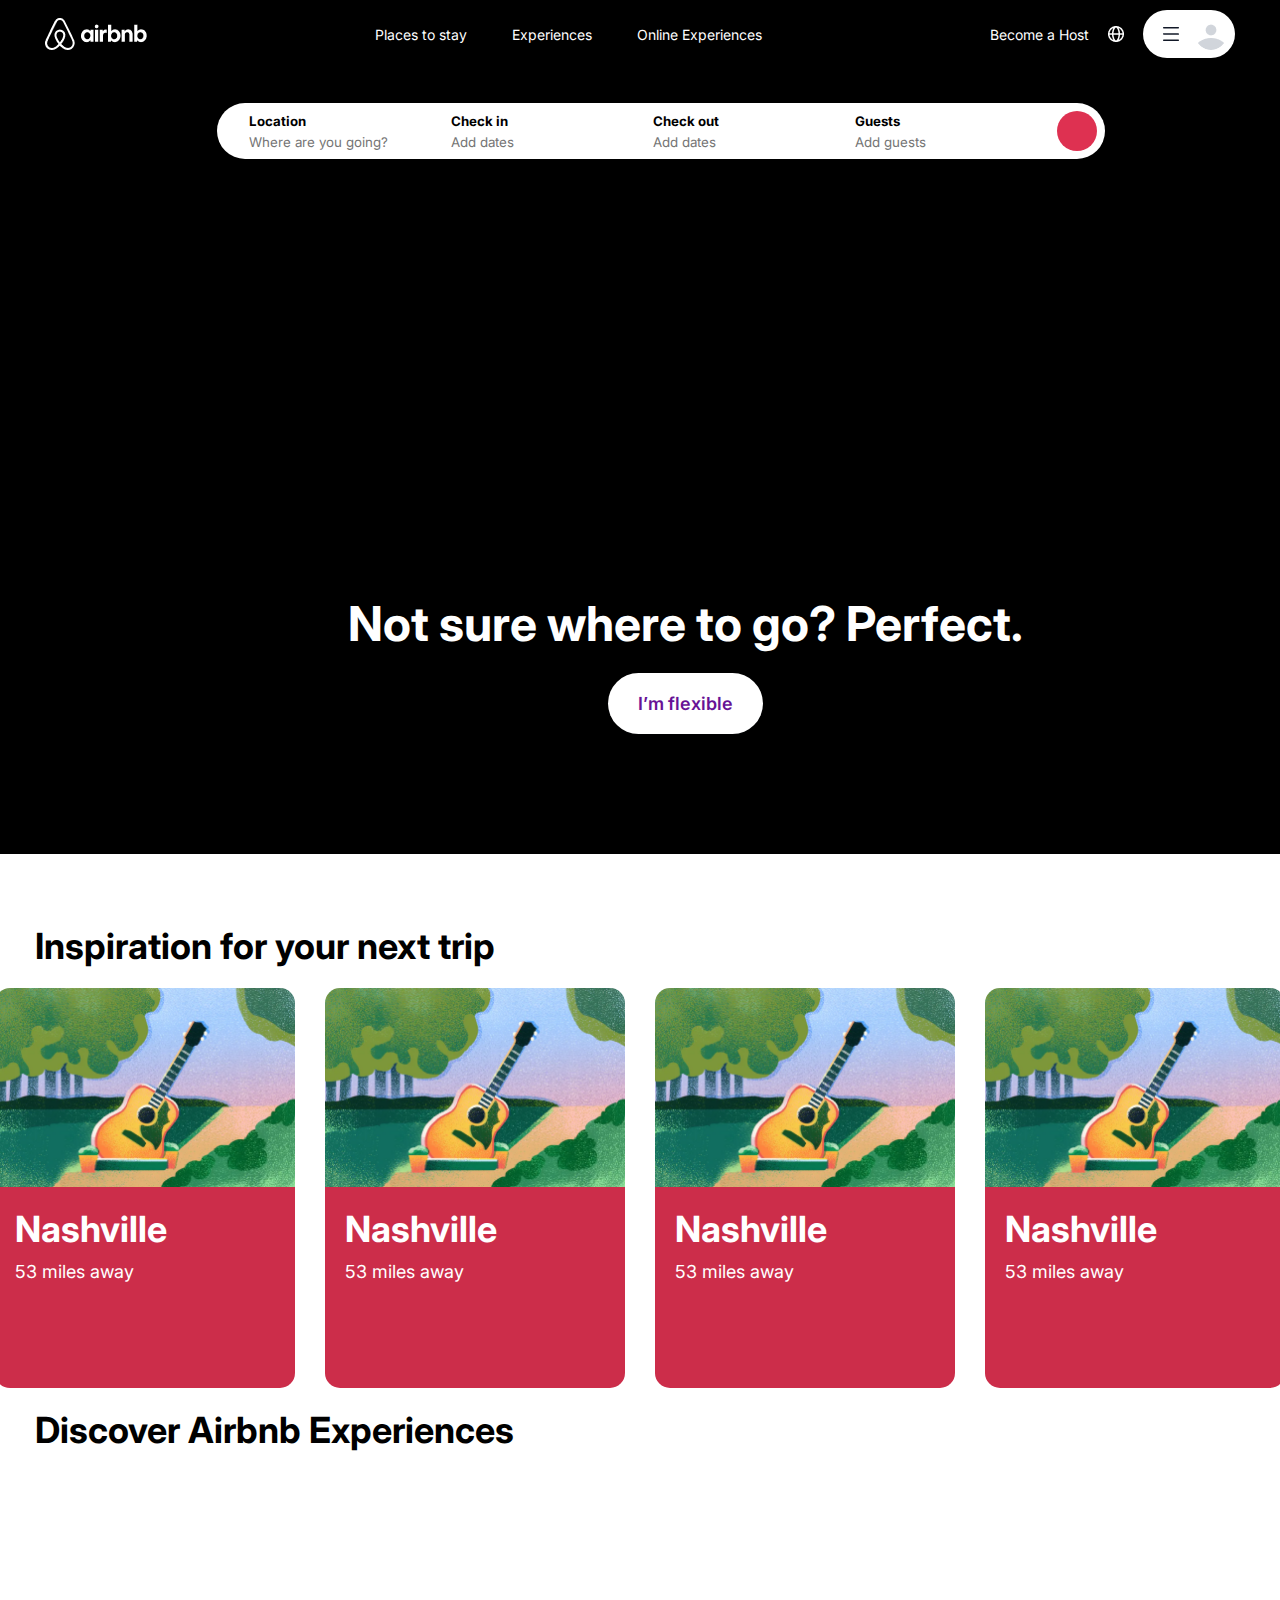
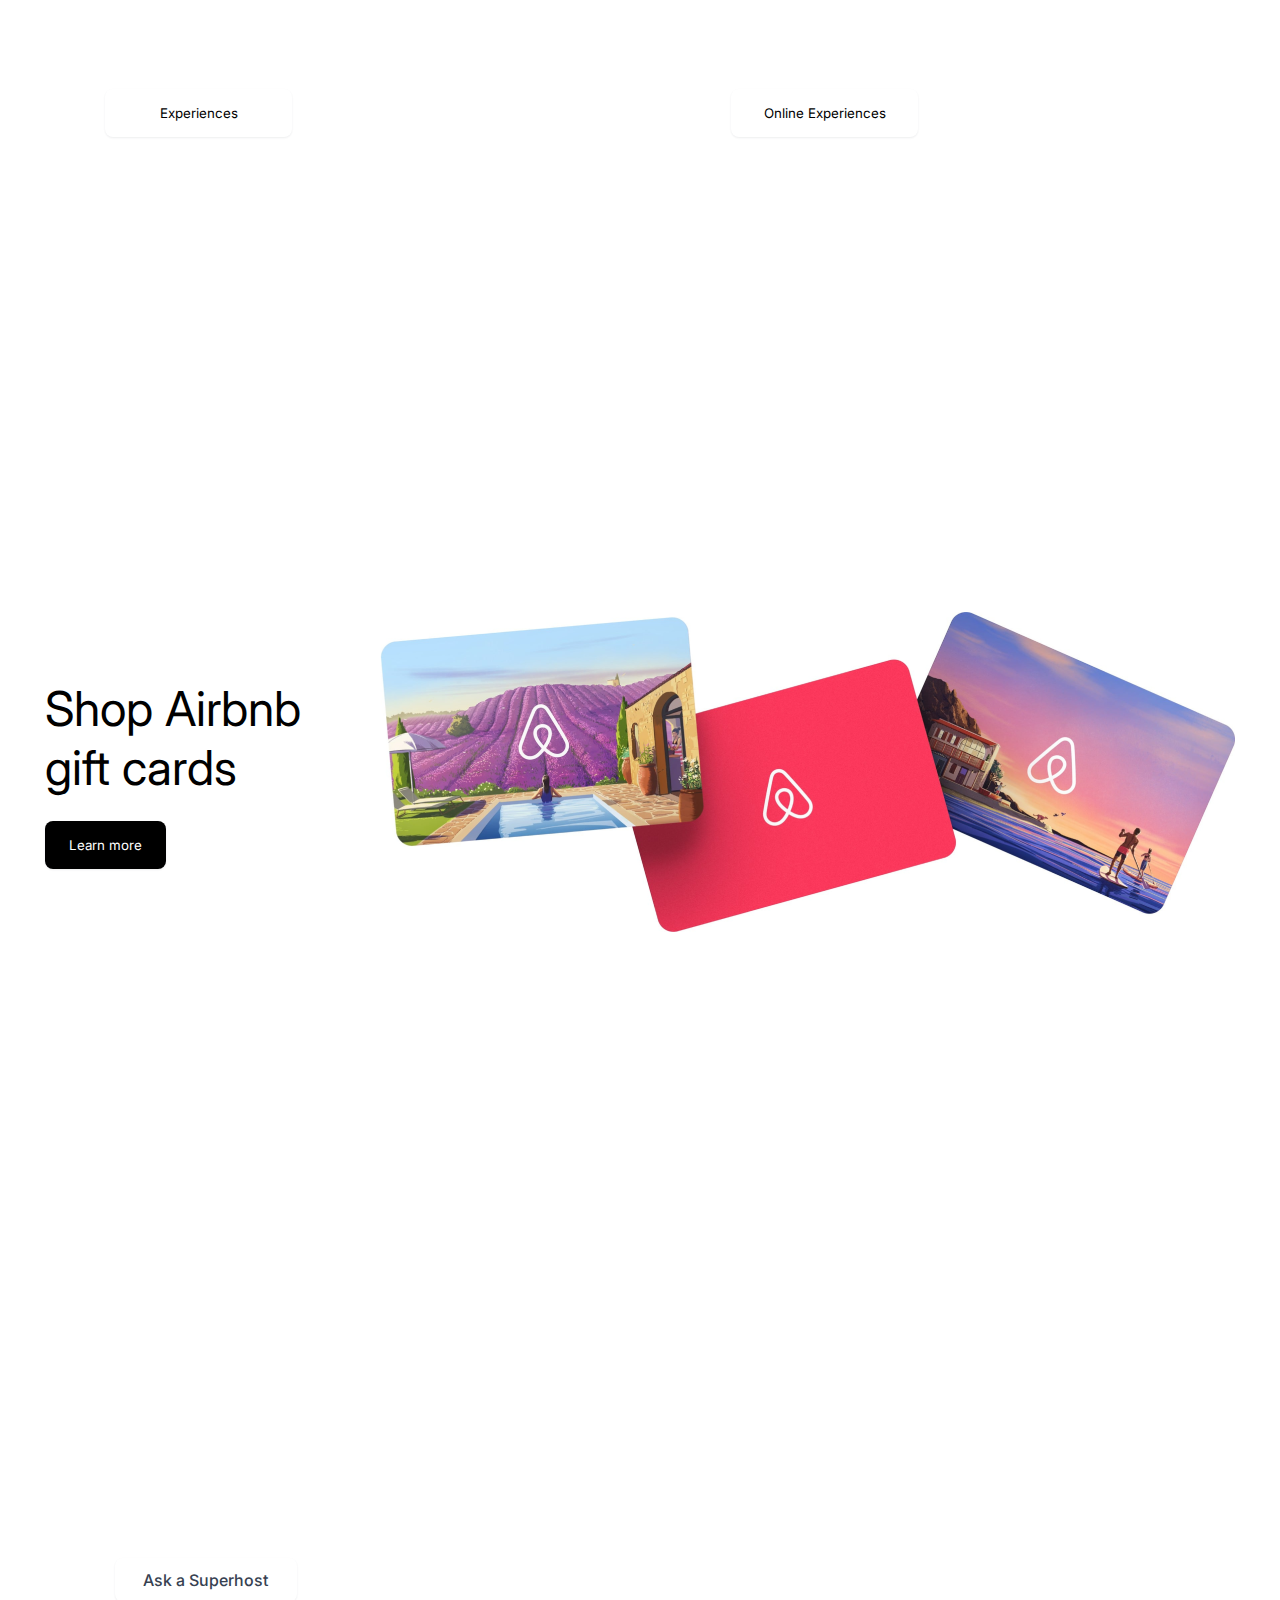
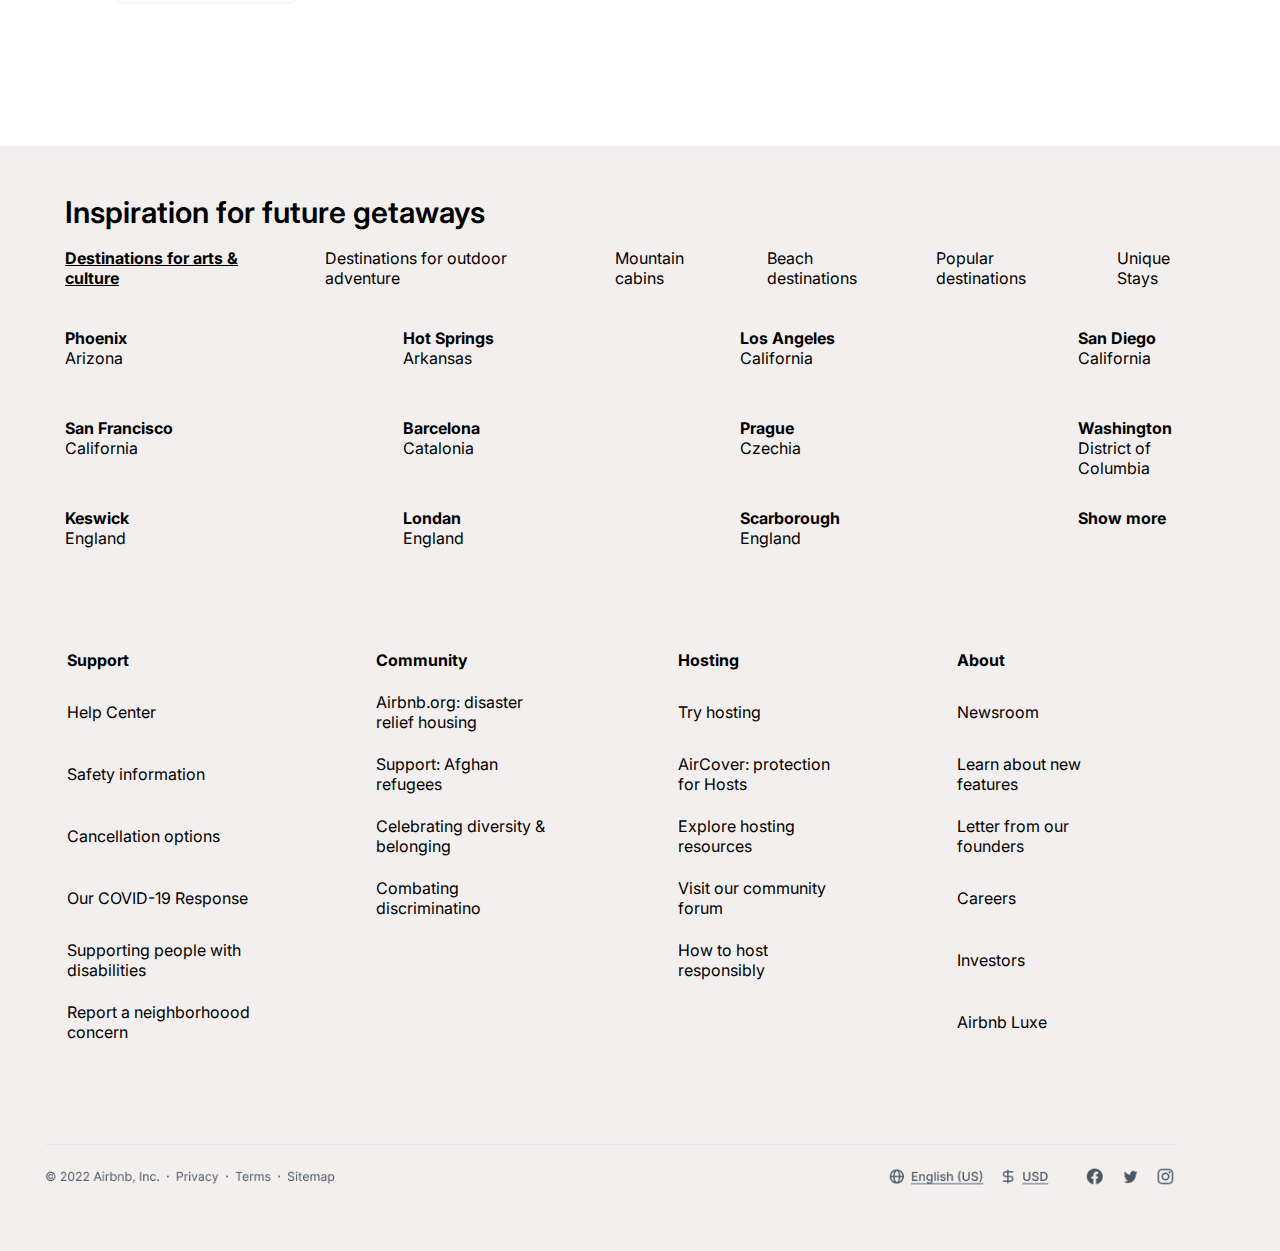
==== index.html @ 1784ed12 "contest1" ====
<!DOCTYPE html>
<html lang="en">
<head>
    <meta charset="UTF-8">
    <meta name="viewport" content="width=device-width, initial-scale=1.0">
    <title>AirBnB</title>
    <link rel="stylesheet" href="./style.css">
    <!-- fontawsm -->
    <link rel="stylesheet" href="https://cdnjs.cloudflare.com/ajax/libs/font-awesome/6.4.2/css/all.min.css" integrity="sha512-z3gLpd7yknf1YoNbCzqRKc4qyor8gaKU1qmn+CShxbuBusANI9QpRohGBreCFkKxLhei6S9CQXFEbbKuqLg0DA==" crossorigin="anonymous" referrerpolicy="no-referrer" />
</head>
<body>

    <div class="black">
        <nav>
            <img src="./Assests/Logo.png" alt="logo" class="logo">
    
            <div class="genralTags">
                <a href="#">Places to stay</a>
                <a href="#">Experiences</a>
                <a href="#">Online Experiences</a>
            </div>
    
            <div class="user">
                <p><a href="#">Become a Host</a></p>
                <img src="./Assests/globe.png" alt="globe" class="globe">
                <div class="userInfo">
                    <img src="./Assests/UserBurger.png" alt="bm" class="bugerMenu">
                    <img src="./Assests/User.png" alt="user" class="userFace">
                </div>
            </div>
        </nav>
    
        <section class="searchBar">
            <div class="loca">
                <h5>Location</h5>
                <input type="text" id="locationSearch" placeholder="Where are you going?">
            </div>
    
            <div class="CheckIn">
                <h5>Check in</h5>
                <input type="text" id="CheckInSearch" placeholder="Add dates">
            </div>
    
            <div class="CheckOut">
                <h5>Check out</h5>
                <input type="text" id="CheckOutSearch" placeholder="Add dates">
            </div>
    
            <div class="Guests">
                <h5>Guests</h5>
                <input type="text" id="GuestsSearch" placeholder="Add guests">
            </div>
    
            <button id="searchBtn"><i class="fa-solid fa-magnifying-glass fa-lg" style="color: #ebebeb;"></i></button>
        </section>
    
        <section class="heroPage">
            <h1>Not sure where to go? Perfect.</h1>
            <button id="heroPageBtn">I’m flexible</button>
        </section>
    </div>

    <div class="white">
        <h2>Inspiration for your next trip</h2>
        <section class="cards">
            <div id="card">
                <img src="./Assests/card1.png" alt="">
                <div id="bg">
                    <h5>Nashville</h5>
                    <p>53 miles away</p>
                </div>
            </div>

            <div id="card">
                <img src="./Assests/card1.png" alt="">
                <div id="bg">
                    <h5>Nashville</h5>
                    <p>53 miles away</p>
                </div>
            </div>

            <div id="card">
                <img src="./Assests/card1.png" alt="">
                <div id="bg">
                    <h5>Nashville</h5>
                    <p>53 miles away</p>
                </div>
            </div>

            <div id="card">
                <img src="./Assests/card1.png" alt="">
                <div id="bg">
                    <h5>Nashville</h5>
                    <p>53 miles away</p>
                </div>
            </div>
        </section>

        <h2>Discover Airbnb Experiences</h2>
        <section class="bigCards">
            <div class="bigCardLeft">
                <h1>Things to do
                    on your trip</h1>
                <button id="BigCardsBtn">Experiences</button>
            </div>

            <div class="bigCardRight">
                <h1>Things to do
                    on your trip</h1>
                <button id="BigCardsBtn">Online Experiences</button>
            </div>

        </section>
    
        <section class="GiftCards">
            <div class="LeftDiv">
                <p>Shop Airbnb <br>
                    gift cards</p>
                    <button class="learnmore">Learn more</button>
            </div>
            <div class="RightDiv">
                <img src="./Assests/3Gift Cards.png" alt="">
            </div>
        </section>
    
        <section class="footerImg">
            <h1>Questions <br>
                about <br>
                hosting?</h1>
                <button>Ask a Superhost</button>
        </section>
    </div>

    <div class="gray">
        <footer>
            <div class="topsec">
                <h3>Inspiration for future getaways</h3>
                <div class="titles" >
                    <p><b><u>Destinations for arts & culture</u></b></p>
                    <p>Destinations for outdoor adventure</p>
                    <p>Mountain cabins</p>
                    <p>Beach destinations</p>
                    <p>Popular destinations</p>
                    <p>Unique Stays</p>
                </div>
                <div class="firstrow">
                <div><p><b>Phoenix</b></p><p>Arizona</p></div> 
                <div> <p><b>Hot Springs</b><p>Arkansas</p></p></div>
                <div><p><b>Los Angeles</b><p>California</p></p></div>
                <div><p><b>San Diego</b><p>California</p></p></div>
                </div>

                <div class="Secondrow">
                    <div><p><b>San Francisco</b></p><p>California</p></div> 
                    <div> <p><b>Barcelona</b><p>Catalonia</p></p></div>
                    <div><p><b>Prague</b><p>Czechia</p></p></div>
                    <div><p><b>Washington</b><p>District of Columbia</p></p></div>
                    </div>


                    <div class="thirdrow">
                        <div><p><b>Keswick</b></p><p>England</p></div> 
                        <div> <p><b>Londan</b><p>England</p></p></div>
                        <div><p><b>Scarborough</b><p>England</p></p></div>
                        <div><p><b> Show more</b></p></div>
                        </div>
                    
            </div>

            <div class="bottomsec"> <table class="table">
                <tr>
                   <td><b>Support</b></td>
                   <td><b>Community</b></td>
                   <td><b>Hosting</b></td>
                   <td><b>About</b></td>
                </tr>

                <tr>
                    <td>Help Center</td>
                    <td>Airbnb.org: disaster relief housing</td>
                    <td>Try hosting</td>
                    <td>Newsroom</td>
                </tr>

                <tr>
                    <td>Safety information</td>
                    <td>Support: Afghan refugees</td>
                    <td>AirCover: protection for Hosts </td>
                    <td>Learn about new features</td>
                </tr>

                <tr>
                    <td>Cancellation options</td>
                    <td>Celebrating diversity & belonging</td>
                    <td>Explore hosting resources</td>
                    <td>Letter from our founders</td>
                </tr>

                <tr>
                    <td>Our COVID-19 Response</td>
                    <td>Combating discriminatino</td>
                    <td>Visit our community forum</td>
                    <td>Careers</td>
                </tr>

                <tr>
                    <td>Supporting people with disabilities</td>
                    <td></td>
                    <td>How to host responsibly</td>
                    <td>Investors</td>
                </tr>

                <tr>
                    <td>Report a neighborhoood concern</td>
                    <td></td>
                    <td></td>
                    <td>Airbnb Luxe</td>
                </tr>
            </table></div>
           
           <br>
          <div class="end">
            <img src="./Assests/Kicker.png" alt="">
          </div>
            
                
        </footer>
    </div>


</body>
</html>
---- style.css ----
@import url("https://fonts.googleapis.com/css2?family=Inter&display=swap");

* {
  margin: 0;
  padding: 0;
  font-family: "Inter", sans-serif;
}

body {
  display: flex;
  flex-direction: column;
  gap: 20px;
}

.black {
  display: flex;
  flex-direction: column;
  gap: 20px;
  padding-inline: 35px;
  background-color: black;
  padding-bottom: 50px;
}

.white {
  display: flex;
  flex-direction: column;
  gap: 20px;
  padding-inline: 35px;
  padding-bottom: 50px;
  padding-top: 50px;
}

.gray{
  background-color: #f3efef;
  display: flex;
  flex-direction: column;
  gap: 20px;
  padding-inline: 35px;
  padding-bottom: 50px;
  padding-top: 50px;
}

a {
  text-decoration: none;
  color: white;
}

/* NavBar */

nav {
  background-color: black;
  display: flex;
  align-items: center;
  justify-content: space-between;
  padding: 10px;
  /* border: 2px solid crimson; */
  font-size: 14px;
  border-radius: 50px;
}

.genralTags {
  display: flex;
  align-items: center;
  gap: 45px;
}

.user {
  display: flex;
  align-items: center;
  gap: 15px;
}

.userInfo {
  display: flex;
  padding: 8px 8px 8px 16px;
  align-items: center;
  border-radius: 100px;
  background: var(--white, #fff);
  /* border: 2px solid cornflowerblue; */
  gap: 12px;
}

.userFace {
  border-radius: 50%;
}

/* SearchBar */

.searchBar {
  /* border: 3px solid crimson; */
  margin-top: 15px;
  margin-bottom: 15px;
  display: flex;
  width: 848px;
  padding: 8px 8px 8px 32px;
  align-items: center;
  gap: 32px;
  border-radius: 1000px;
  background: var(--white, #fff);
  justify-content: space-between;
  margin-left: 15%;
}

.searchBar div {
  display: flex;
  flex-direction: column;
  gap: 5px;
  width: 150px;
  /* border: 2px solid cornflowerblue; */
}

.searchBar input {
  border: none;
  outline: none;
}

#searchBtn {
  border: none;
  background-color: #de3151;
  color: white;
  border-radius: 50%;
  padding: 20px;
  cursor: pointer;
}

/* hero */

.heroPage {
  background: url(https://images.unsplash.com/photo-1600585154340-be6161a56a0c?ixlib=rb-4.0.3&ixid=M3wxMjA3fDB8MHxwaG90by1wYWdlfHx8fGVufDB8fHx8fA%3D%3D&auto=format&fit=crop&w=1470&q=80)
    0px -209.751px / 100% 133.359% no-repeat;
  height: 540px;
  width: 1300px;
  border-radius: 15px;
  align-self: stretch;
  color: white;
  display: flex;
  flex-direction: column;
  gap: 20px;
  justify-content: end;
  align-items: center;
  padding-bottom: 70px;
}

.heroPage h1 {
  font-size: 48px;
}

#heroPageBtn {
  border: none;
  border-radius: 100px;
  border: 0px solid var(--gray-200, #e5e7eb);
  background: var(--white, #fff);
  color: #671296;
  padding: 20px 30px;
  font-size: 18px;
  font-weight: 600;
  /* shadow-base */
  box-shadow: 0px 1px 2px 0px rgba(31, 41, 55, 0.08);
  cursor: pointer;
}

/* Cards */

.white h2 {
  font-size: 36px;
}

.cards {
  display: flex;
  align-self: center;
  justify-content: space-between;
  gap: 30px;
}

#card {
  /* border: 3px solid cadetblue; */
  width: 300px;
  height: 400px;
  overflow: hidden;
  border-radius: 15px;
  display: flex;
  flex-direction: column;
}

#bg {
  background-color: #cc2d4a;
  display: flex;
  width: 100%;
  height: 100%;
  padding: 20px;
  color: white;
  flex-direction: column;
  gap: 10px;
}

#bg h5 {
  font-size: 36px;
}

#bg p {
  font-size: 18px;
}

/* bigCards */

.bigCards {
  display: flex;
  gap: 18px;
  align-items: center;
  justify-content: space-between;
}

.bigCardLeft {
  /* border: 4px solid black; */
  display: flex;
  flex-direction: column;
  padding: 70px;
  gap: 35px;
  width: 500px;
  height: 500px;
  border-radius: 8px;
  background: url(https://images.unsplash.com/photo-1536152470836-b943b246224c?ixlib=rb-4.0.3&ixid=M3wxMjA3fDB8MHxwaG90by1wYWdlfHx8fGVufDB8fHx8fA%3D%3D&auto=format&fit=crop&w=1476&q=80)
    0px -209.751px / 100% 133.359% no-repeat;
}

.bigCardRight {
  /* border: 4px solid black; */
  display: flex;
  flex-direction: column;
  padding: 70px;
  gap: 35px;
  width: 500px;
  height: 500px;
  border-radius: 8px;
  background: url(https://images.unsplash.com/photo-1512223792601-592a9809eed4?ixlib=rb-4.0.3&ixid=M3wxMjA3fDB8MHxwaG90by1wYWdlfHx8fGVufDB8fHx8fA%3D%3D&auto=format&fit=crop&w=1400&q=80)
    0px -209.751px / 100% 133.359% no-repeat;
}

.bigCardLeft h1,
.bigCardRight h1 {
  color: white;
  width: 468px;
  height: 112px;
  font-size: 48px;
}

#BigCardsBtn {
  padding: 16px 24px;
  justify-content: center;
  align-items: center;
  border-radius: 8px;
  border: 0px solid var(--gray-200, #e5e7eb);
  background: var(--white, #fff);

  /* shadow-base */
  box-shadow: 0px 1px 2px 0px rgba(31, 41, 55, 0.08);
  width: 40%;
  cursor: pointer;
}

.GiftCards {
  /* border: 2px solid green; */
  padding: 80px 10px;
  display: flex;
  justify-content: space-around;
  align-items: center;
}
.LeftDiv {
  display: flex;
  flex-direction: column;
  align-items: flex-start;
  gap: 24px;
  flex: 1 0 0;
}
.LeftDiv p {
  font-size: 48px;
}

.learnmore {
  display: flex;
  padding: 16px 24px;
  justify-content: center;
  align-items: center;
  border-radius: 8px;
  background: var(--black, #000);
  color: white;
  box-shadow: 0px 1px 2px 0px rgba(31, 41, 55, 0.08);
  border: none;
  cursor: pointer;
}

/* /////////////////////////////////////////////////////////////////////////// */

/* FooterImg */

.footerImg {
  display: flex;
  flex-direction: column;
  gap: 50px;
  height: 640px;
  width: 100%;
  /* border: 2px solid gold; */
  background: url(https://s3-alpha-sig.figma.com/img/5ed8/a779/efd4d7b308f8c6bdd6b801b638cc68d2?Expires=1698624000&Signature=ecLZLpKVavoovle-7eMKx4GSgsARIP8Vyr5BRd1gwct4~ABlUBqKDkuMwf6QUcNAYbYE~gQvjgjaKfpbRV-isMNzNDMzuvyFyLsD2m7LP0JZEYHHBA5Z78IiKABzx-mlngcB27EcAPnzOCfUXB3VJyCfJ2iJBd1NbUt3mIvU9tD0Uv2VKK2NoQCCZA-lxfCKrIni8WanSq9fQlGT5jBdFV4jFP~b4QFMP-yqGTbrdm1TWWru9nS8RG~Cz9gikk-AdK8P89Euh9mOwcit6o70zLyX7j2hqkUoej-mRhrQco7t9oLeOJ0rAk1BF0oABJ-zt6dWEV7TDd-q8rzKQCtzsQ__&Key-Pair-Id=APKAQ4GOSFWCVNEHN3O4)
  0px / 100% no-repeat;
  border-radius: 10px;
}
.footerImg h1 {
  font-size: 86px;
  padding: 80px;
  color: white;
}
.footerImg button {
  cursor: pointer;
  color: var(--gray-700, #374151);
  font-size: 16px;
  font-weight: 500;
  line-height: 150%;
  width: 15%; /* 24px */
  padding: 10px;
  border-radius: 8px;
  border: none;
  margin-left: 80px;
  border: 0px solid var(--gray-200, #e5e7eb);
  background: var(--white, #fff);
  box-shadow: 0px 1px 2px 0px rgba(31, 41, 55, 0.08);
}

/* ///////////////////////////////////////////////////////////////////////////////*/

/* footer Top*/

.topsec {
  /* border: 2px solid green; */
  padding: 0px 30px;
}
.topsec h3 {
  color: var(--black, #000);
  font-size: 30px;
  font-style: normal;
  font-weight: 600;
  line-height: 32px; /* 133.333% */
}
.titles {
  /* border: 2px solid crimson; */
  display: flex;
  gap: 30px;
  padding: 20px 0px;
}

.firstrow {
  display: flex;
  gap: 200px;
  padding: 20px 0px;
}

.Secondrow {
  display: flex;
  gap: 200px;
  padding: 20px 0px;
}

.thirdrow {
  display: flex;
  gap: 200px;
  padding: 20px 0px;
}
.firstrow div {
  height: 50px;
  width: 400px;
}

.Secondrow div {
  height: 50px;
  width: 450px;
}

.thirdrow div {
  height: 50px;
  width: 450px;
}

/* //////////////////////////////////////////////////////////////////////////////////////// */
/* Bottom Section */

.bottomsec {
  /* border: 2px solid palevioletred; */
  padding: 50px 30px;
}

.table {
  padding: 10px 0px;
}
td {
  /* border: 2px solid pink; */
  padding: 10px 0px;
  padding-right: 120px;
}

.end {
  /* border: 2px solid crimson; */
  padding: 10px;
}
.end img {
  width: 95%;
}
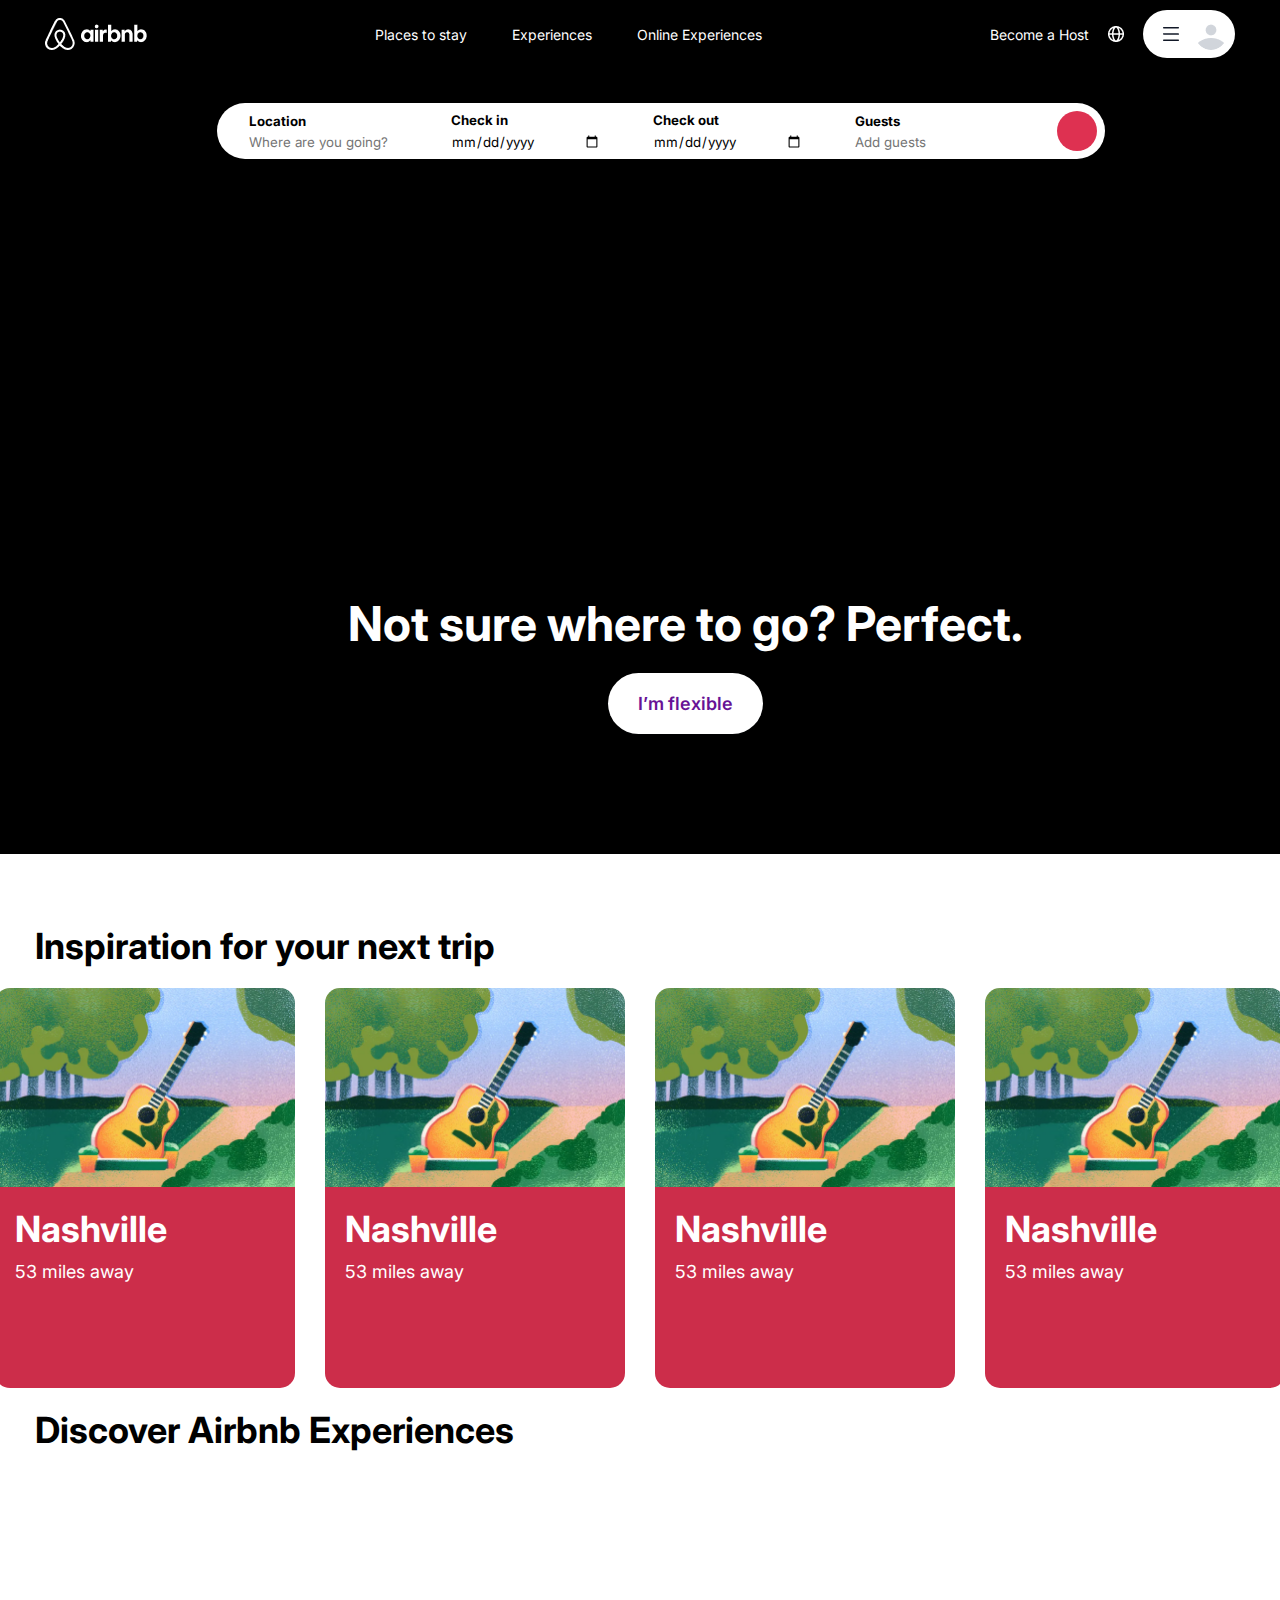
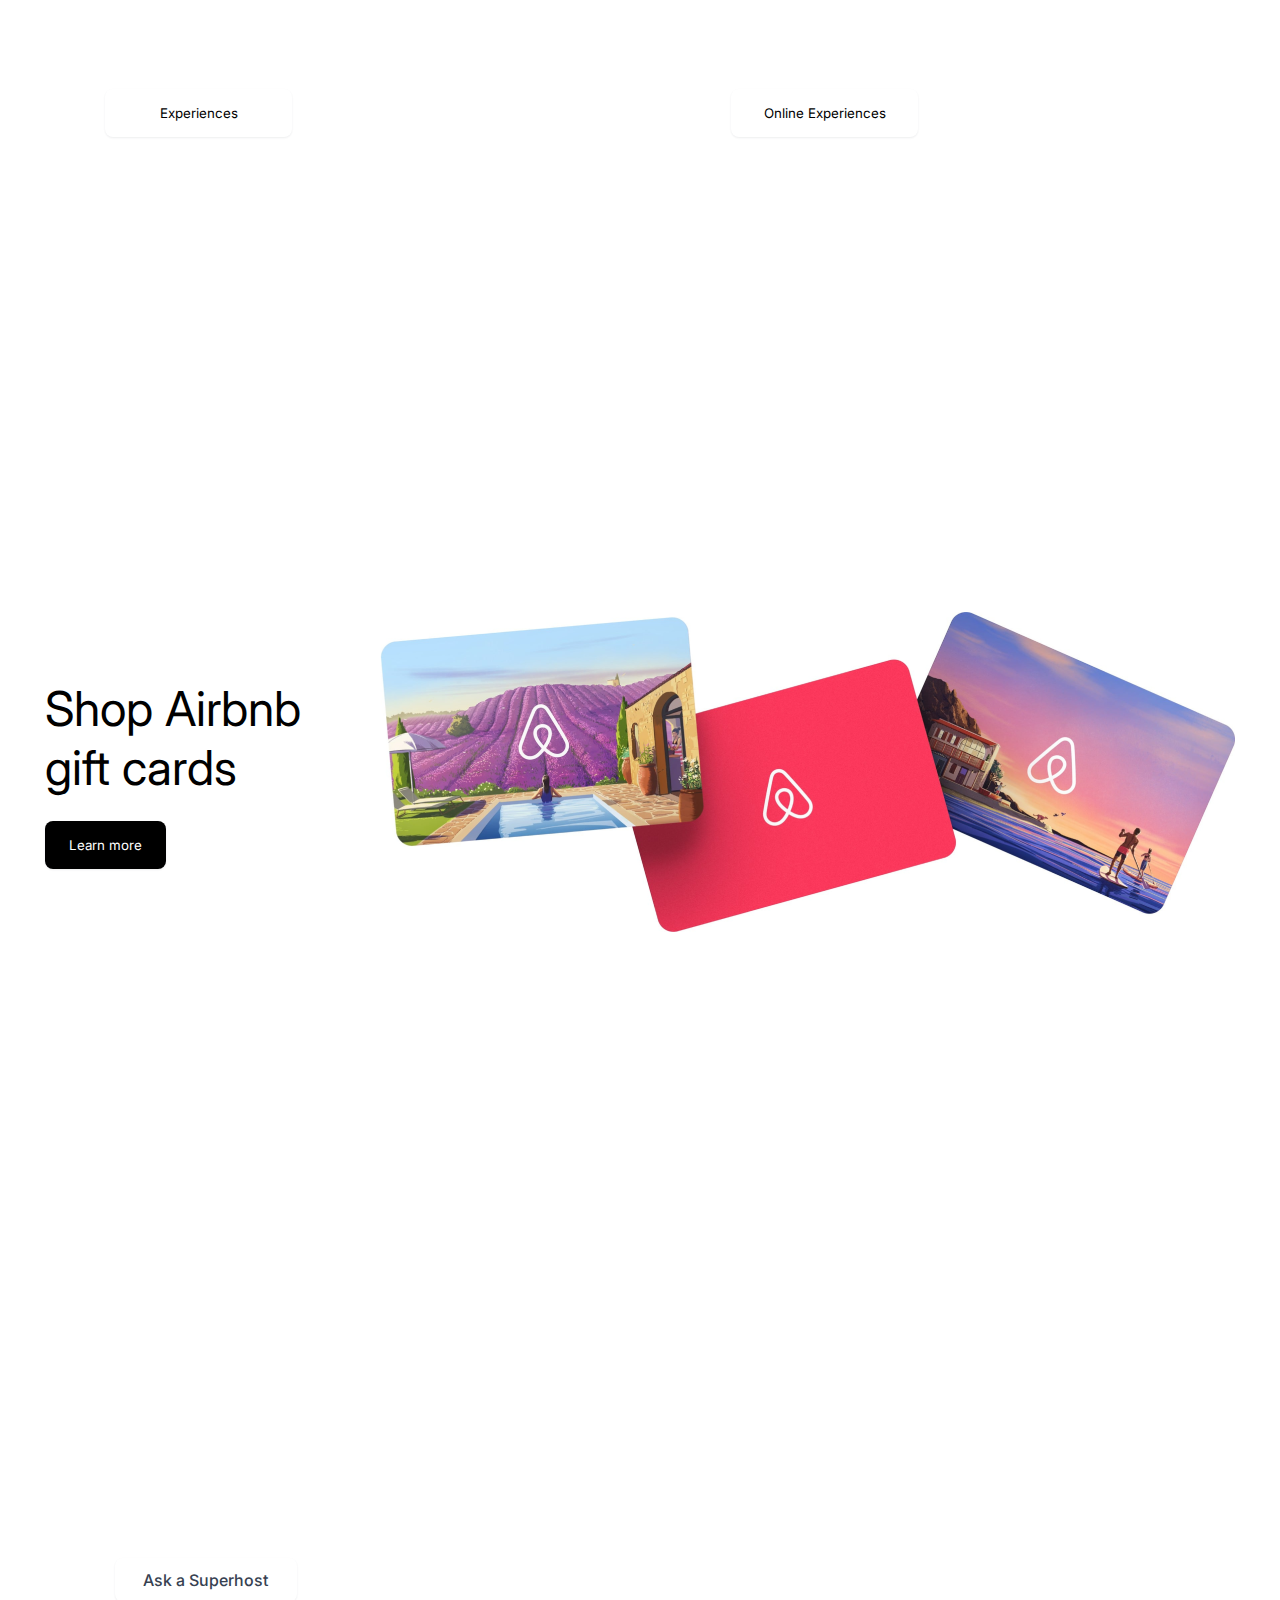
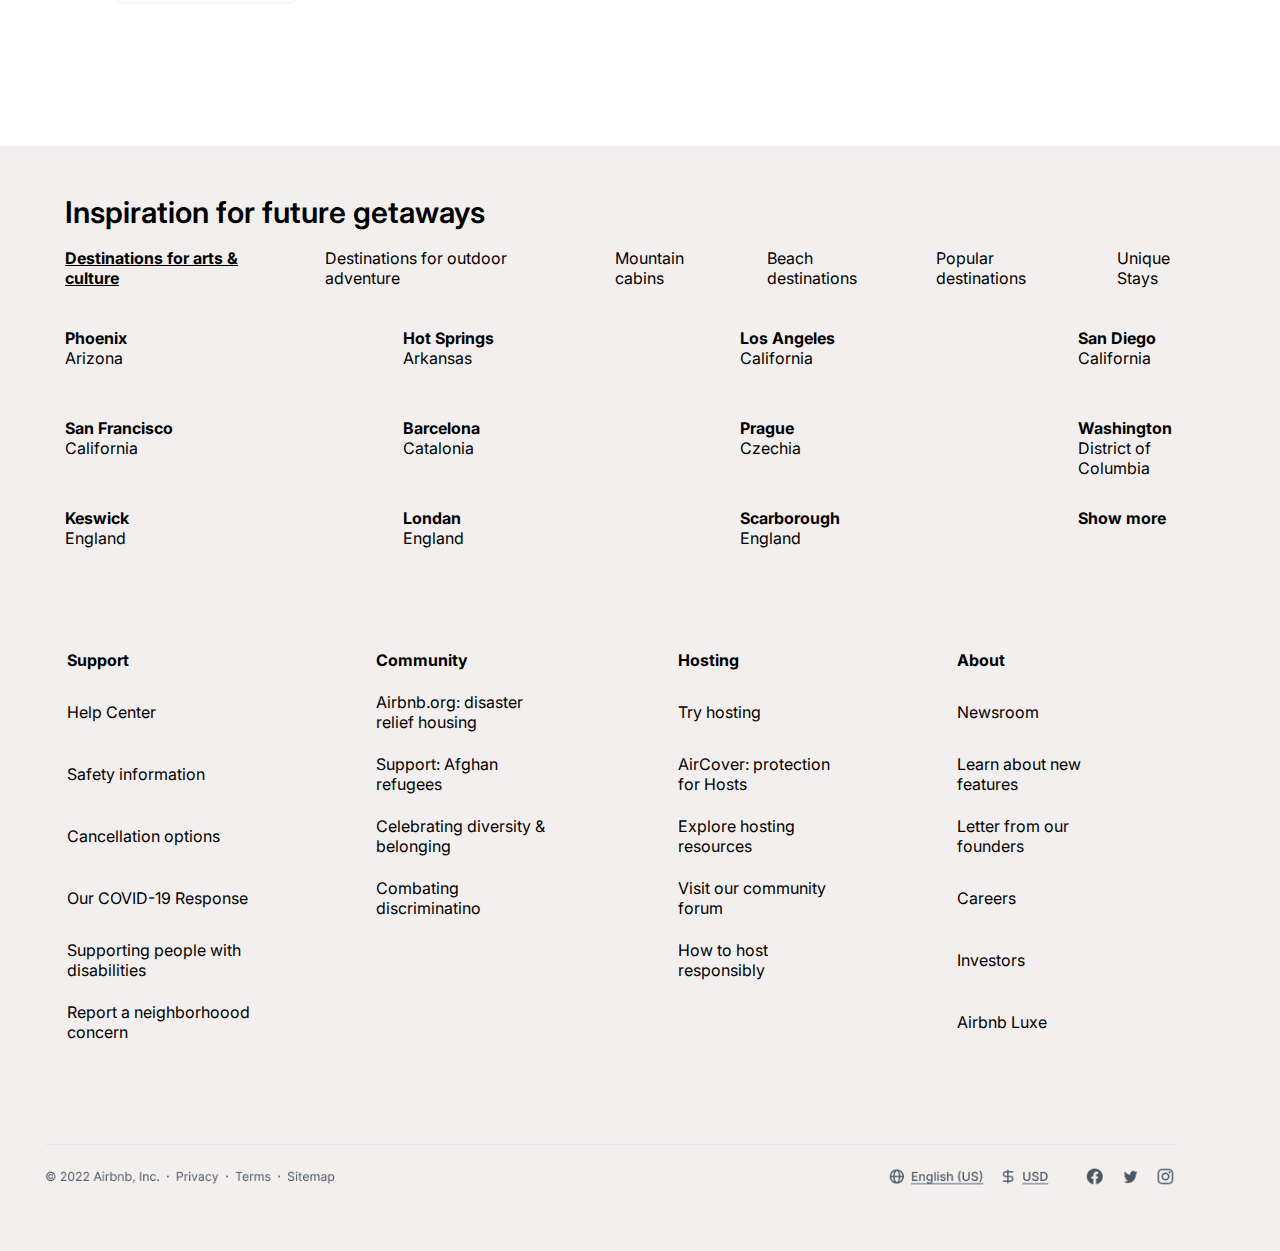
==== commit 1b1d067c: "contest-2" ====
--- a/index.html
+++ b/index.html
@@ -5,6 +5,7 @@
     <meta name="viewport" content="width=device-width, initial-scale=1.0">
     <title>AirBnB</title>
     <link rel="stylesheet" href="./style.css">
+
     <!-- fontawsm -->
     <link rel="stylesheet" href="https://cdnjs.cloudflare.com/ajax/libs/font-awesome/6.4.2/css/all.min.css" integrity="sha512-z3gLpd7yknf1YoNbCzqRKc4qyor8gaKU1qmn+CShxbuBusANI9QpRohGBreCFkKxLhei6S9CQXFEbbKuqLg0DA==" crossorigin="anonymous" referrerpolicy="no-referrer" />
 </head>
@@ -38,12 +39,12 @@
     
             <div class="CheckIn">
                 <h5>Check in</h5>
-                <input type="text" id="CheckInSearch" placeholder="Add dates">
+                <input type="date" id="CheckInSearch" placeholder="Add dates">
             </div>
     
             <div class="CheckOut">
                 <h5>Check out</h5>
-                <input type="text" id="CheckOutSearch" placeholder="Add dates">
+                <input type="date" id="CheckOutSearch" placeholder="Add dates">
             </div>
     
             <div class="Guests">
@@ -227,6 +228,6 @@
         </footer>
     </div>
 
-
+    <script src="./script.js"></script>
 </body>
 </html>